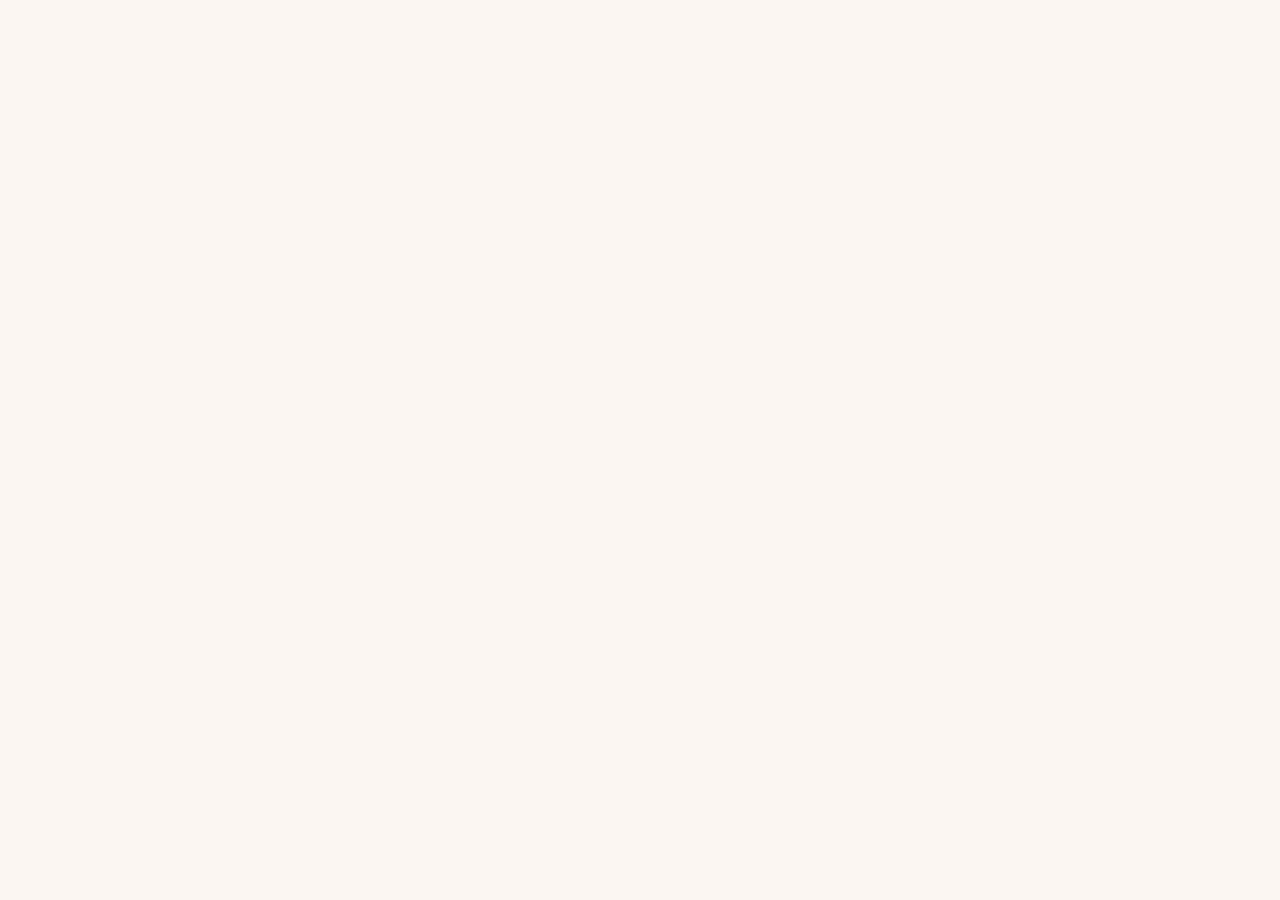
==== about.html @ ba7a15a4 "Initial project setup" ====
<!DOCTYPE html>
<html lang="en">

<head>
    <meta charset="UTF-8">
    <meta name="viewport" content="width=device-width, initial-scale=1.0">
    <link rel="preconnect" href="https://fonts.googleapis.com">
    <link rel="preconnect" href="https://fonts.gstatic.com" crossorigin>
    <link
        href="https://fonts.googleapis.com/css2?family=Libre+Baskerville:ital,wght@0,400..700;1,400..700&family=Plus+Jakarta+Sans:ital,wght@0,200..800;1,200..800&display=swap"
        rel="stylesheet">
    <link rel="stylesheet" href="css/style.css">
    <link rel="stylesheet" href="css/responsive.css">
    <title>Explore Kathmandu | Plan, Explore & Experience</title>
</head>

<body>
    <script src="js/script.js"></script>
</body>

</html>
---- css/style.css ----
:root {
    /* colors */
    --primary : #3B6D6A;
    --primary-hover: #4F8F8B;
    --secondary: #D4AF37;
    --secondary-hover: #E6C25E;
    --tertiary: #8A2E2E;
    --tertiary-hover: #A63A3A;

    --text-primary: #1C1712;
    --text-secondary: #4A4239;
    --text-tertiary: #7A7368;
    --background: #FAF7F2;
    --surface: #FFFFFF;
    --surface-hover: #EDE7DD;
    --border: #E0DBD2;
    --border-hover: #CFC7BC;


    /* fonts */
    --headings : "Libre Baskerville", serif;
    --body-text : "Plus Jakarta Sans", sans-serif;
    
}

.dark-theme {
    --text-primary: #F3F1EE;
    --text-secondary: #C8C2B8;
    --text-tertiary: #8E867A;
    --background: #1C1712;
    --surface: #251F1A;
    --surface-hover: #3A3129;
    --border: #4A4239;
    --border-hover: #6A5D4D;
}

* {
    margin: 0;
    padding: 0;
    box-sizing: border-box;
}

html {
    scroll-behavior: smooth;
}

body {
    font-family: var(--body-text);
    color: var(--text-primary);
    background-color: var(--background);
    line-height: 1.6;
    transition: background-color 0.3s, color 0.3s;
}

h1,
h2,
h3,
h4,
h5,
h6 {
    font-family: var(--headings);
    color: var(--text-primary);
}

img {
    max-width: 100%;
    height: auto;
    display: block;
}

a {
    text-decoration: none;
    color: inherit;
}

ul {
    list-style: none;
}

button{
    cursor: pointer;
    border: none;
    font: inherit;
    background: none;
}
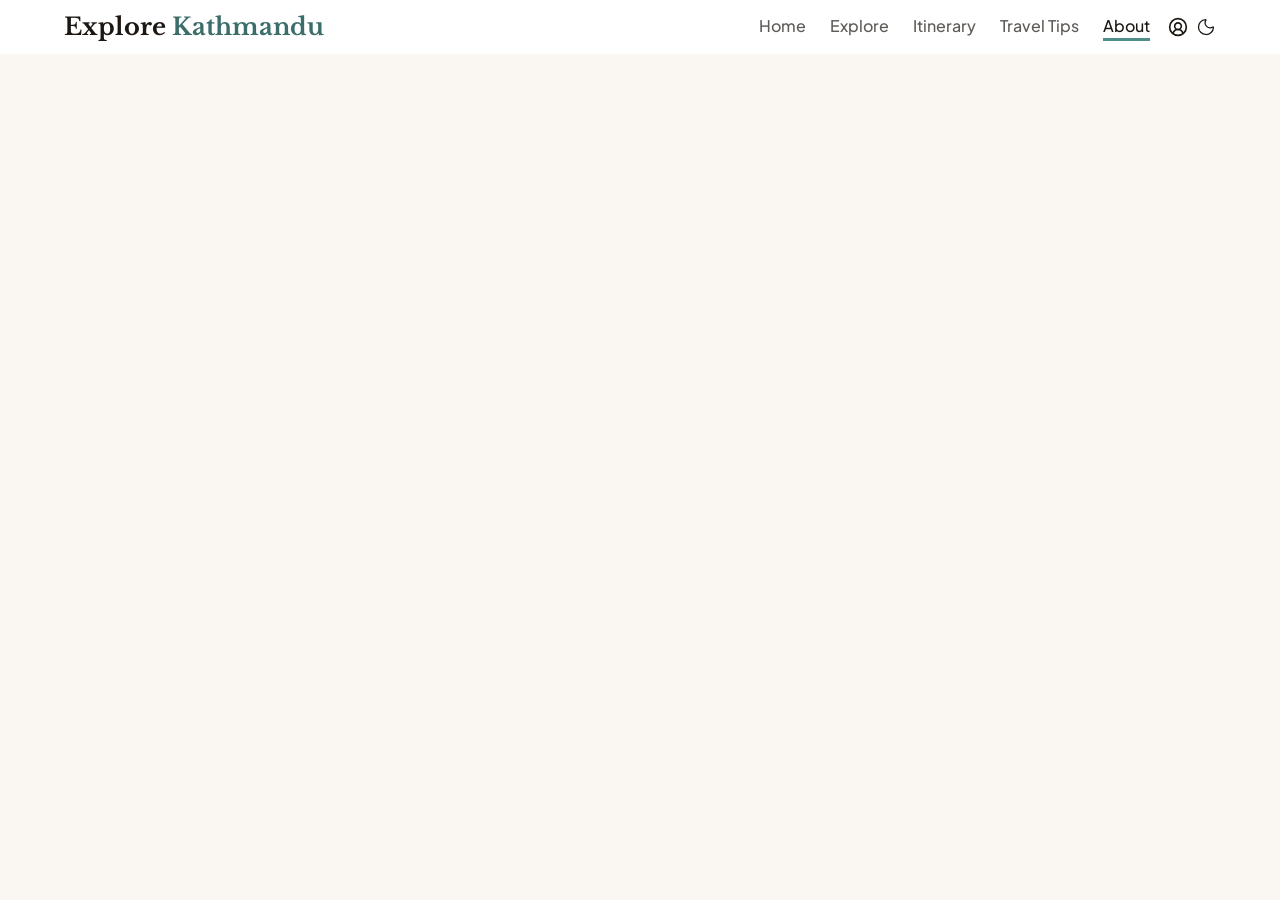
==== commit c29658c6: "Navigation bar and hero section added" ====
--- a/about.html
+++ b/about.html
@@ -15,6 +15,76 @@
 </head>
 
 <body>
+    <header>
+        <nav>
+            <div class="nav">
+                <h1 class="logo">
+                    <a href="./index.html">
+                        Explore <span>Kathmandu</span>
+                    </a>
+                </h1>
+                <div class="nav-menu-container">
+                    <div class="nav-menu">
+                        <a class="navigation-text" href="./index.html">
+                            Home
+                        </a>
+                        <a class="navigation-text" href="./explore.html">
+                            Explore
+                        </a>
+                        <a class="navigation-text" href="./itinerary.html">
+                            Itinerary
+                        </a>
+                        <a class="navigation-text" href="./guide.html">
+                            Travel Tips
+                        </a>
+                        <a class="navigation-text nav-active" href="./about.html">
+                            About
+                        </a>
+                    </div>
+                    <div class="config">
+                        <a href="" class="profile-icon">
+                            <svg xmlns="http://www.w3.org/2000/svg" width="16" height="16" viewBox="0 0 24 24"
+                                fill="none" stroke="currentColor" stroke-width="2" stroke-linecap="round"
+                                stroke-linejoin="round" class="nav-icon">
+                                <path d="M17.925 20.056a6 6 0 0 0-11.851.001" />
+                                <circle cx="12" cy="11" r="4" />
+                                <circle cx="12" cy="12" r="10" />
+                            </svg>
+                        </a>
+                        <button class="theme-toggle" aria-label="Toggle theme">
+
+                            <!-- Moon: shown in light mode -->
+                            <svg class="nav-icon moon-icon" xmlns="http://www.w3.org/2000/svg" viewBox="0 0 24 24"
+                                fill="none" stroke="currentColor" stroke-width="1.5" stroke-linecap="round"
+                                stroke-linejoin="round">
+
+                                <path
+                                    d="M20.985 12.486a9 9 0 1 1-9.473-9.472c.405-.022.617.46.402.803a6 6 0 0 0 8.268 8.268c.344-.215.825-.004.803.401" />
+                            </svg>
+
+                            <!-- Sun: shown in dark mode -->
+                            <svg class="nav-icon sun-icon" xmlns="http://www.w3.org/2000/svg" viewBox="0 0 24 24"
+                                fill="none" stroke="currentColor" stroke-width="1.5" stroke-linecap="round"
+                                stroke-linejoin="round">
+
+                                <circle cx="12" cy="12" r="4" />
+
+                                <path d="M12 2v2" />
+                                <path d="M12 20v2" />
+                                <path d="m4.93 4.93 1.41 1.41" />
+                                <path d="m17.66 17.66 1.41 1.41" />
+                                <path d="M2 12h2" />
+                                <path d="M20 12h2" />
+                                <path d="m6.34 17.66-1.41 1.41" />
+                                <path d="m19.07 4.93-1.41 1.41" />
+                            </svg>
+
+                        </button>
+                    </div>
+                </div>
+            </div>
+        </nav>
+    </header>
     <script src="js/script.js"></script>
 </body>
 
--- a/css/style.css
+++ b/css/style.css
@@ -1,6 +1,6 @@
 :root {
     /* colors */
-    --primary : #3B6D6A;
+    --primary: #3B6D6A;
     --primary-hover: #4F8F8B;
     --secondary: #D4AF37;
     --secondary-hover: #E6C25E;
@@ -18,9 +18,8 @@
 
 
     /* fonts */
-    --headings : "Libre Baskerville", serif;
-    --body-text : "Plus Jakarta Sans", sans-serif;
-    
+    --headings: "Libre Baskerville", serif;
+    --body-text: "Plus Jakarta Sans", sans-serif;
 }
 
 .dark-theme {
@@ -77,9 +76,224 @@
     list-style: none;
 }
 
-button{
+button {
     cursor: pointer;
     border: none;
     font: inherit;
     background: none;
-}+}
+
+.container {
+    width: min(90%, 1200px);
+    margin: 0 auto;
+}
+
+/* consistent font styles */
+
+.display-text {
+    font-family: var(--headings);
+    font-size: 56px;
+    line-height: 72px;
+    font-weight: 600;
+}
+
+.heading-1 {
+    font-family: var(--headings);
+    font-size: 48px;
+    line-height: 56px;
+    font-weight: 700;
+}
+
+.heading-2 {
+    font-family: var(--headings);
+    font-size: 40px;
+    line-height: 48px;
+    font-weight: 400;
+}
+
+.heading-3 {
+    font-family: var(--headings);
+    font-size: 32px;
+    line-height: 40px;
+    font-weight: 400;
+}
+
+.heading-4 {
+    font-family: var(--headings);
+    font-size: 24px;
+    line-height: 32px;
+    font-weight: 400;
+}
+
+.heading-5 {
+    font-family: var(--body-text);
+    font-size: 20px;
+    line-height: 28px;
+    font-weight: 400;
+}
+
+.body-large {
+    font-family: var(--body-text);
+    font-size: 18px;
+    line-height: 30px;
+    font-weight: 400;
+}
+
+.body {
+    font-family: var(--body-text);
+    font-size: 16px;
+    line-height: 28px;
+    font-weight: 400;
+}
+
+.body-small {
+    font-family: var(--body-text);
+    font-size: 14px;
+    line-height: 24px;
+    font-weight: 400;
+}
+
+.caption {
+    font-family: var(--body-text);
+    font-size: 12px;
+    line-height: 18px;
+    font-weight: 700;
+}
+
+.navigation-text {
+    font-family: var(--body-text);
+    font-size: 16px;
+    font-weight: 500;
+    border-bottom: 3px solid transparent;
+    opacity: 0.7;
+    transition:
+        border-color 0.3s ease,
+        opacity 0.3s ease;
+}
+
+.navigation-text:hover {
+    border-bottom-color: var(--primary-hover);
+    opacity: 1;
+}
+
+/* button styling */
+.primary-btn {
+    background-color: var(--tertiary);
+    color: white;
+    padding: 8px 32px;
+    border-radius: 24px;
+    font-size: small;
+    font-weight: 600;
+}
+
+.primary-btn:hover {
+    background-color: var(--tertiary-hover);
+    transition: all ease 0.3s;
+}
+
+.outline-btn {
+    color: var(--tertiary);
+    padding: 6px 32px;
+    border: 2px solid var(--tertiary);
+    border-radius: 24px;
+    font-size: small;
+    font-weight: 600;
+}
+
+.outline-btn:hover {
+    background-color: var(--tertiary);
+    color: white;
+    transition: all ease 0.3s;
+}
+
+/* logo styling */
+.logo {
+    color: var(--text-primary);
+}
+
+.logo a span {
+    color: var(--primary);
+}
+
+/* nav bar styling */
+nav {
+    background-color: var(--surface);
+}
+
+.nav-active {
+    opacity: 1;
+    border-bottom: 3px solid var(--primary-hover);
+}
+
+.nav {
+    padding: 8px 0px;
+    width: min(90%, 1200px);
+    margin: 0 auto;
+    display: flex;
+    flex-direction: row;
+    justify-content: space-between;
+    align-items: center;
+}
+
+.nav .nav-menu-container {
+    display: flex;
+    flex-direction: row;
+    gap: 18px;
+}
+
+.nav .nav-menu {
+    display: flex;
+    flex-direction: row;
+    gap: 24px;
+}
+
+.nav .config {
+    display: flex;
+    flex-direction: row;
+    justify-content: center;
+    align-items: center;
+    gap: 8px;
+}
+
+.theme-toggle {
+    width: 20px;
+    height: 20px;
+
+    display: flex;
+    align-items: center;
+    justify-content: center;
+
+    border: none;
+    background: none;
+    padding: 0;
+    cursor: pointer;
+}
+
+.theme-toggle:hover .nav-icon {
+    color: var(--primary-hover);
+    transform: rotate(20deg);
+}
+
+.nav-icon {
+    width: 20px;
+    height: 20px;
+    display: block;
+
+    color: var(--text-primary);
+
+    transition:
+        color 0.3s ease,
+        transform 0.3s ease;
+}
+
+.sun-icon {
+    display: none;
+}
+
+.dark-theme .moon-icon {
+    display: none;
+}
+
+.dark-theme .sun-icon {
+    display: block;
+}    
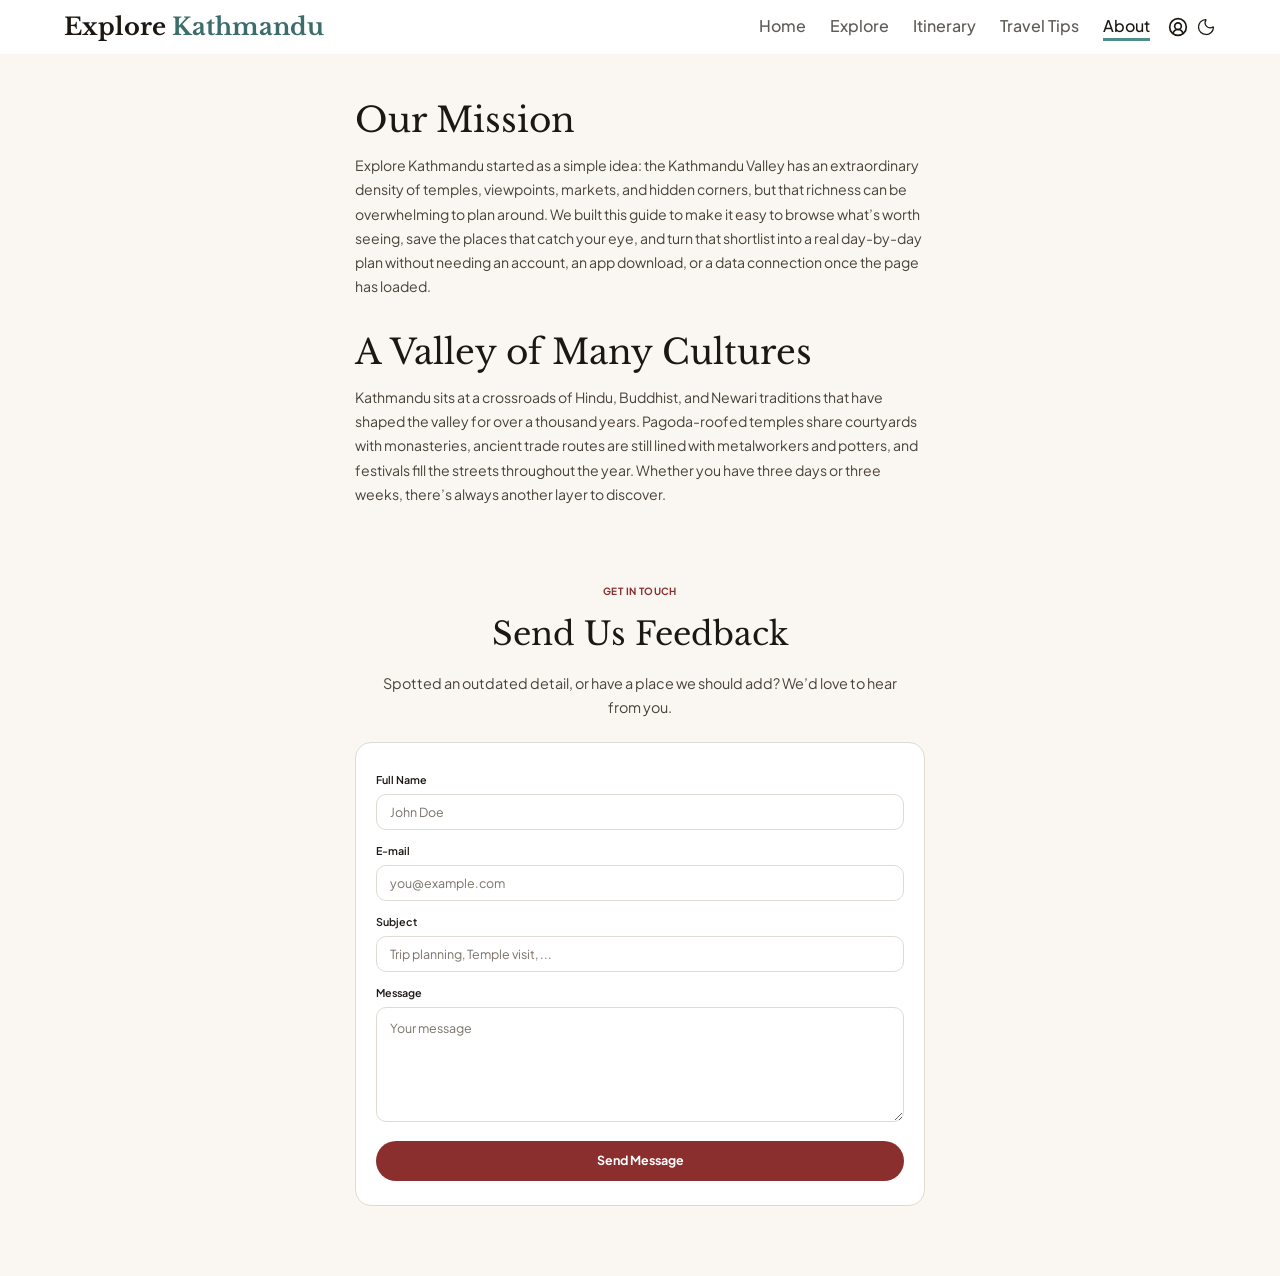
==== commit d3783c26: "about page added with form validation" ====
--- a/about.html
+++ b/about.html
@@ -12,6 +12,188 @@
     <link rel="stylesheet" href="css/style.css">
     <link rel="stylesheet" href="css/responsive.css">
     <title>Explore Kathmandu | Plan, Explore & Experience</title>
+    <style>
+        .hero {
+      padding: 56px 24px;
+      background: var(--surface-hover);
+      border-top: 1px solid var(--border);
+      border-bottom: 1px solid var(--border);
+      text-align: center;
+    }
+
+    .hero h1 {
+      color: var(--tertiary);
+      font-family: var(--headings);
+      font-size: clamp(2rem, 5vw, 2.7rem);
+      font-weight: 700;
+      line-height: 1.25;
+      margin-bottom: 18px;
+    }
+
+    .hero p {
+      max-width: 560px;
+      margin: 0 auto;
+      color: var(--text-secondary);
+      font-size: 0.95rem;
+      line-height: 1.65;
+    }
+
+    .about-content {
+      width: min(100% - 40px, 570px);
+      margin: 0 auto;
+      padding: 44px 0 78px;
+    }
+
+    .about-block + .about-block {
+      margin-top: 32px;
+    }
+
+    .about-block h2 {
+      color: var(--text-primary);
+      font-family: var(--headings);
+      font-size: clamp(1.65rem, 4vw, 2.15rem);
+      font-weight: 400;
+      line-height: 1.3;
+      margin-bottom: 10px;
+    }
+
+    .about-block p {
+      color: var(--text-secondary);
+      font-size: 0.88rem;
+      line-height: 1.72;
+    }
+
+    .feedback-section {
+      width: min(100% - 40px, 570px);
+      margin: 0 auto;
+      padding-bottom: 70px;
+      text-align: center;
+    }
+
+    .eyebrow {
+      display: block;
+      margin-bottom: 9px;
+      color: var(--tertiary);
+      font-size: 0.62rem;
+      font-weight: 700;
+      letter-spacing: 0.4px;
+      text-transform: uppercase;
+    }
+
+    .feedback-section h2 {
+      color: var(--text-primary);
+      font-family: var(--headings);
+      font-size: clamp(1.55rem, 4vw, 2rem);
+      font-weight: 400;
+      margin-bottom: 12px;
+    }
+
+    .feedback-section > p {
+      max-width: 520px;
+      margin: 0 auto 22px;
+      color: var(--text-secondary);
+      font-size: 0.9rem;
+      line-height: 1.65;
+    }
+
+    .feedback-form {
+      padding: 28px 20px 24px;
+      background: var(--surface);
+      border: 1px solid var(--border);
+      border-radius: 16px;
+      text-align: left;
+    }
+
+    .form-group {
+      margin-bottom: 12px;
+    }
+
+    .form-group label {
+      display: block;
+      margin-bottom: 6px;
+      color: var(--text-primary);
+      font-size: 0.67rem;
+      font-weight: 600;
+    }
+
+    .form-group input,
+    .form-group textarea {
+      width: 100%;
+      border: 1px solid var(--border);
+      border-radius: 10px;
+      outline: none;
+      background: var(--surface);
+      color: var(--text-primary);
+      font-family: var(--body-text);
+      font-size: 0.78rem;
+      transition: border-color 0.2s ease, background-color 0.2s ease;
+    }
+
+    .form-group input {
+      height: 36px;
+      padding: 0 13px;
+    }
+
+    .form-group textarea {
+      min-height: 115px;
+      padding: 12px 13px;
+      resize: vertical;
+    }
+
+    .form-group input::placeholder,
+    .form-group textarea::placeholder {
+      color: var(--text-tertiary);
+    }
+
+    .form-group input:focus,
+    .form-group textarea:focus {
+      border-color: var(--primary);
+      background: var(--surface-hover);
+    }
+
+    .submit-button {
+      width: 100%;
+      min-height: 40px;
+      border: none;
+      border-radius: 999px;
+      background: var(--tertiary);
+      color: var(--surface);
+      cursor: pointer;
+      font-family: var(--body-text);
+      font-size: 0.78rem;
+      font-weight: 700;
+      transition: background-color 0.2s ease, transform 0.2s ease;
+    }
+
+    .submit-button:hover {
+      background: var(--tertiary-hover);
+      transform: translateY(-1px);
+    }
+
+    .submit-button:focus-visible {
+      outline: 2px solid var(--primary);
+      outline-offset: 3px;
+    }
+
+    @media (max-width: 600px) {
+      .hero {
+        padding: 46px 20px;
+      }
+
+      .about-content {
+        padding-top: 38px;
+        padding-bottom: 60px;
+      }
+
+      .feedback-section {
+        padding-bottom: 52px;
+      }
+
+      .feedback-form {
+        padding: 22px 16px 18px;
+      }
+    }
+    </style>
 </head>
 
 <body>
@@ -85,6 +267,68 @@
             </div>
         </nav>
     </header>
+    <main>
+    <section class="about-content">
+      <article class="about-block">
+        <h2>Our Mission</h2>
+        <p>
+          Explore Kathmandu started as a simple idea: the Kathmandu Valley has an
+          extraordinary density of temples, viewpoints, markets, and hidden
+          corners, but that richness can be overwhelming to plan around. We built
+          this guide to make it easy to browse what’s worth seeing, save the
+          places that catch your eye, and turn that shortlist into a real
+          day-by-day plan without needing an account, an app download, or a data
+          connection once the page has loaded.
+        </p>
+      </article>
+
+      <article class="about-block">
+        <h2>A Valley of Many Cultures</h2>
+        <p>
+          Kathmandu sits at a crossroads of Hindu, Buddhist, and Newari
+          traditions that have shaped the valley for over a thousand years.
+          Pagoda-roofed temples share courtyards with monasteries, ancient trade
+          routes are still lined with metalworkers and potters, and festivals fill
+          the streets throughout the year. Whether you have three days or three
+          weeks, there’s always another layer to discover.
+        </p>
+      </article>
+    </section>
+
+    <section class="feedback-section">
+      <span class="eyebrow">Get in touch</span>
+      <h2>Send Us Feedback</h2>
+      <p>
+        Spotted an outdated detail, or have a place we should add? We’d love to
+        hear from you.
+      </p>
+
+      <form class="feedback-form">
+        <div class="form-group">
+          <label for="name">Full Name</label>
+          <input id="name" type="text" placeholder="John Doe">
+        </div>
+
+        <div class="form-group">
+          <label for="email">E-mail</label>
+          <input id="email" type="email" placeholder="you@example.com">
+        </div>
+
+        <div class="form-group">
+          <label for="subject">Subject</label>
+          <input id="subject" type="text" placeholder="Trip planning, Temple visit, ...">
+        </div>
+
+        <div class="form-group">
+          <label for="message">Message</label>
+          <textarea id="message" placeholder="Your message"></textarea>
+        </div>
+
+        <button class="submit-button" type="submit">Send Message</button>
+      </form>
+    </section>
+  </main>
+
     <script src="js/script.js"></script>
 </body>
 
--- a/css/style.css
+++ b/css/style.css
@@ -6,6 +6,7 @@
     --secondary-hover: #E6C25E;
     --tertiary: #8A2E2E;
     --tertiary-hover: #A63A3A;
+    --footer-bg: #161513;
 
     --text-primary: #1C1712;
     --text-secondary: #4A4239;
@@ -31,6 +32,7 @@
     --surface-hover: #3A3129;
     --border: #4A4239;
     --border-hover: #6A5D4D;
+    --footer-bg: #161513;
 }
 
 * {
@@ -126,7 +128,7 @@
 }
 
 .heading-5 {
-    font-family: var(--body-text);
+    font-family: var(--headings);
     font-size: 20px;
     line-height: 28px;
     font-weight: 400;
@@ -158,6 +160,12 @@
     font-size: 12px;
     line-height: 18px;
     font-weight: 700;
+}
+
+.category-text {
+    font-family: var(--body-text);
+    font-size: 12px;
+    font-weight: 400;
 }
 
 .navigation-text {
@@ -172,6 +180,24 @@
 }
 
 .navigation-text:hover {
+    border-bottom-color: var(--primary-hover);
+    opacity: 1;
+}
+
+.footer-navigation-text {
+    color: #C8C2B8;
+    width: fit-content;
+    font-family: var(--body-text);
+    font-size: 14px;
+    font-weight: 300;
+    border-bottom: 2px solid transparent;
+    opacity: 0.7;
+    transition:
+        border-color 0.3s ease,
+        opacity 0.3s ease;
+}
+
+.footer-navigation-text:hover {
     border-bottom-color: var(--primary-hover);
     opacity: 1;
 }
@@ -206,6 +232,20 @@
     transition: all ease 0.3s;
 }
 
+.secondary-btn {
+    background-color: var(--primary);
+    color: white;
+    padding: 8px 32px;
+    border-radius: 24px;
+    font-size: small;
+    font-weight: 600;
+}
+
+.secondary-btn:hover {
+    background-color: var(--primary-hover);
+    transition: all ease 0.3s;
+}
+
 /* logo styling */
 .logo {
     color: var(--text-primary);
@@ -296,4 +336,329 @@
 
 .dark-theme .sun-icon {
     display: block;
-}    +}
+
+/* title styling */
+
+.title-container {
+    max-width: 560px;
+    margin: 0 auto;
+    display: flex;
+    flex-direction: column;
+    align-items: center;
+    justify-content: center;
+}
+
+.title-container .title-top {
+    color: var(--tertiary);
+}
+
+.title-container .title-main {
+    color: var(--text-primary);
+}
+
+.title-container .title-description {
+    text-align: center;
+    color: var(--text-secondary);
+}
+
+
+/* destinaton card styling */
+
+.destination-card {
+    display: flex;
+    flex-direction: column;
+    width: 100%;
+    max-width: 388px;
+    background: var(--surface);
+    border: 1px solid var(--border);
+    border-radius: 24px;
+    overflow: hidden;
+    box-sizing: border-box;
+    box-shadow: 0px 2px 24px rgba(0, 0, 0, 0.08);
+    transition: box-shadow ease-in 0.3s;
+}
+
+.destination-card:hover {
+    box-shadow: 0px 2px 24px rgba(0, 0, 0, 0.18);
+}
+
+.destination-img img {
+    transition: transform 0.6s ease-in-out;
+}
+
+.destination-card:hover .destination-img img {
+    transform: scale(1.2);
+}
+
+.destination-img {
+    position: relative;
+    width: 100%;
+    height: 240px;
+    overflow: hidden;
+}
+
+.destination-img img {
+    width: 100%;
+    height: 100%;
+    display: block;
+    object-fit: cover;
+}
+
+.destination-settings {
+    position: absolute;
+    top: 16px;
+    left: 20px;
+    right: 20px;
+    display: flex;
+    justify-content: space-between;
+    align-items: center;
+}
+
+/* Category */
+
+.destination-category {
+    min-width: 120px;
+    min-height: 30px;
+    padding: 2px 16px;
+    display: flex;
+    align-items: center;
+    justify-content: center;
+    background: var(--surface-hover);
+    color: var(--text-secondary);
+    border: 1px solid var(--text-tertiary);
+    border-radius: 16px;
+}
+
+/* Favorite */
+
+.add-to-favorites {
+    width: 32px;
+    height: 32px;
+    display: flex;
+    align-items: center;
+    justify-content: center;
+    background: var(--surface);
+    border-radius: 50%;
+    color: var(--text-secondary);
+    cursor: pointer;
+}
+
+.add-to-favorites:hover {
+    background-color: var(--tertiary-hover);
+    color: #FFFFFF;
+}
+
+/* Destination Details   */
+
+.destination-details {
+    padding: 16px 24px 20px;
+    display: flex;
+    flex-direction: column;
+    flex: 1;
+}
+
+/* Location */
+
+.destination-location {
+    color: var(--text-tertiary);
+}
+
+/* Rating */
+
+.destination-ratings {
+    color: var(--secondary-hover);
+}
+
+/* Destination Name */
+
+.destination-name {
+    margin-bottom: 4px;
+    color: var(--text-primary);
+}
+
+/* Description */
+
+.destination-description {
+    min-height: 26px;
+    margin-bottom: 22px;
+    color: var(--text-secondary);
+}
+
+.view-details {
+    margin-top: auto;
+}
+
+.view-details-btn {
+    width: 100%;
+}
+
+
+/* footer styling */
+footer {
+    background-color: var(--footer-bg);
+}
+
+.footer {
+    display: flex;
+    flex-direction: column;
+}
+
+.footer-main {
+    padding: 48px 0px 36px;
+    display: flex;
+    flex-direction: row;
+    justify-content: space-between;
+    flex-wrap: wrap;
+    border-bottom: 1px solid #4A4239;
+}
+
+.footer-title {
+    color: #ffffff;
+}
+
+.footer-main .footer-content {
+    display: flex;
+    flex-direction: column;
+    max-width: 25%;
+}
+
+.footer-logo {
+    color: #ffffff;
+}
+
+.footer-logo a span {
+    color: var(--primary);
+}
+
+.footer-description {
+    color: #C8C2B8;
+}
+
+.footer-main .footer-quick-links,
+.footer-main .footer-guides {
+    display: flex;
+    flex-direction: column;
+    gap: 12px;
+}
+
+.footer-contact {
+    display: flex;
+    flex-direction: column;
+}
+
+.footer-contact .footer-contact-details {
+    color: #C8C2B8;
+}
+
+.footer-bottom {
+    padding: 12px 0px;
+    display: flex;
+    flex-direction: row;
+    justify-content: space-between;
+}
+
+.footer-bottom-text {
+    font-family: var(--body-text);
+    font-size: 12px;
+    line-height: 18px;
+    font-weight: 400;
+    color: #8E867A;
+}
+
+/* destination details styling */
+.cover-image-section {
+    padding: 36px 0px;
+}
+
+.cover-image-container {
+    position: relative;
+    border-radius: 20px;
+}
+
+.cover-details {
+    position: absolute;
+    bottom: 24px;
+    left: 24px;
+}
+
+.cover-image {
+    width: 100%;
+    height: 400px;
+    filter: blur(1.6px);
+    border-radius: inherit;
+    object-fit: cover;
+    object-position: center 10%;
+}
+
+.cover-category {
+    color: var(--secondary-hover);
+    font-family: var(--body-text);
+    font-size: 20px;
+    line-height: 24px;
+    font-weight: 600;
+}
+
+.cover-name {
+    color: #ffffff;
+}
+
+.destination-details-section {
+    padding: 0px 0px 48px 0px;
+}
+
+.destination-details-container {
+    display: grid;
+    grid-template-columns: 2fr 1fr;
+    gap: 64px;
+    align-items: start;
+}
+
+.destination-details-content {
+    display: flex;
+    flex-direction: column;
+    gap: 24px;
+}
+
+.overview-content {
+    text-align: justify;
+    color: var(--text-secondary);
+}
+
+.destination-overview-details {
+    display: grid;
+    grid-template-columns: 1fr 1fr;
+    grid-template-rows: 1fr 1fr;
+    gap: 16px;
+}
+
+.destination-details-card {
+    display: flex;
+    flex-direction: column;
+    background-color: var(--surface);
+    padding: 16px;
+    border: 1px solid var(--border);
+    border-radius: 16px;
+}
+
+.destination-detials-title {
+    color: var(--tertiary-hover);
+}
+
+.destination-action-card {
+    display: flex;
+    flex-direction: column;
+    gap: 8px;
+    background-color: var(--surface);
+    padding: 24px;
+    border: 1px solid var(--border);
+    border-radius: 16px;
+}
+
+.destination-entry-details {
+    color: var(--tertiary);
+}
+
+.destination-details-ratings {
+    color: var(--secondary-hover);
+}
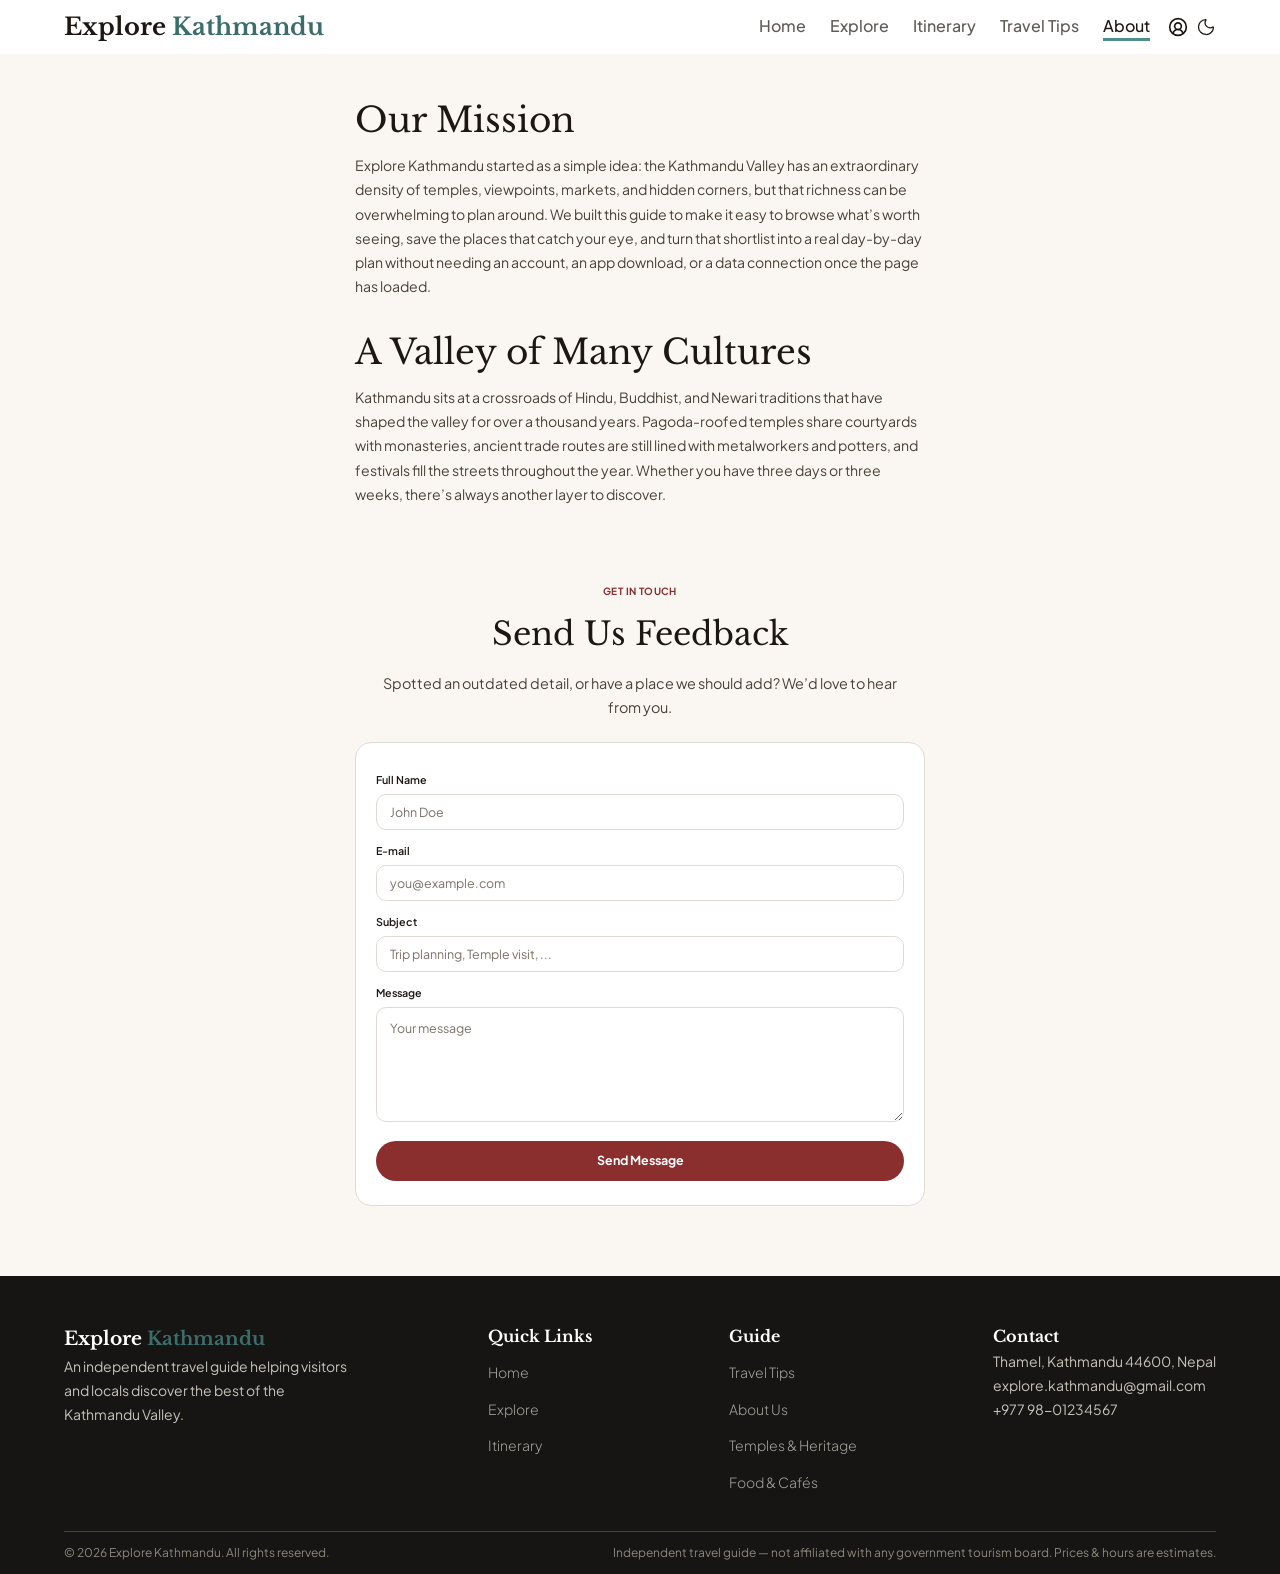
==== commit ebbda42d: "small changes; footer nav color error handled, footer added to about, itinerary & guide pages" ====
--- a/about.html
+++ b/about.html
@@ -224,7 +224,7 @@
                         </a>
                     </div>
                     <div class="config">
-                        <a href="" class="profile-icon">
+                        <a href="./profile.html" class="profile-icon">
                             <svg xmlns="http://www.w3.org/2000/svg" width="16" height="16" viewBox="0 0 24 24"
                                 fill="none" stroke="currentColor" stroke-width="2" stroke-linecap="round"
                                 stroke-linejoin="round" class="nav-icon">
@@ -327,6 +327,45 @@
         <button class="submit-button" type="submit">Send Message</button>
       </form>
     </section>
+    <footer>
+        <div class="footer container">
+            <div class="footer-main">
+                <div class="footer-content">
+                    <h3 class="footer-logo">
+                        <a href="./index.html">
+                            Explore <span>Kathmandu</span>
+                        </a>
+                    </h3>
+                    <p class="footer-description body-small">An independent travel guide helping visitors and locals
+                        discover the best of the Kathmandu Valley.</p>
+                </div>
+                <div class="footer-quick-links">
+                    <h4 class="footer-title">Quick Links</h4>
+                    <a class="footer-navigation-text" href="./index.html">Home</a>
+                    <a class="footer-navigation-text" href="./explore.html">Explore</a>
+                    <a class="footer-navigation-text" href="./itinerary.html">Itinerary</a>
+                </div>
+                <div class="footer-guides">
+                    <h4 class="footer-title">Guide</h4>
+                    <a class="footer-navigation-text" href="./guide.html">Travel Tips</a>
+                    <a class="footer-navigation-text" href="./about.html    ">About Us</a>
+                    <a class="footer-navigation-text" href="">Temples & Heritage</a>
+                    <a class="footer-navigation-text" href="">Food & Cafés</a>
+                </div>
+                <div class="footer-contact">
+                    <h4 class="footer-title">Contact</h4>
+                    <p class="footer-contact-details body-small">Thamel, Kathmandu 44600, Nepal</p>
+                    <p class="footer-contact-details body-small">explore.kathmandu@gmail.com</p>
+                    <p class="footer-contact-details body-small">+977 98-01234567</p>
+                </div>
+            </div>
+            <div class="footer-bottom">
+                <p class="footer-bottom-text caption">&copy; 2026 Explore Kathmandu. All rights reserved.</p>
+                <p class="footer-bottom-text caption">Independent travel guide — not affiliated with any government
+                    tourism board. Prices & hours are estimates.</p>
+            </div>
+        </div>
+    </footer>
   </main>
 
     <script src="js/script.js"></script>
--- a/css/style.css
+++ b/css/style.css
@@ -185,7 +185,7 @@
 }
 
 .footer-navigation-text {
-    color: #C8C2B8;
+    color: #E0DBD2;
     width: fit-content;
     font-family: var(--body-text);
     font-size: 14px;
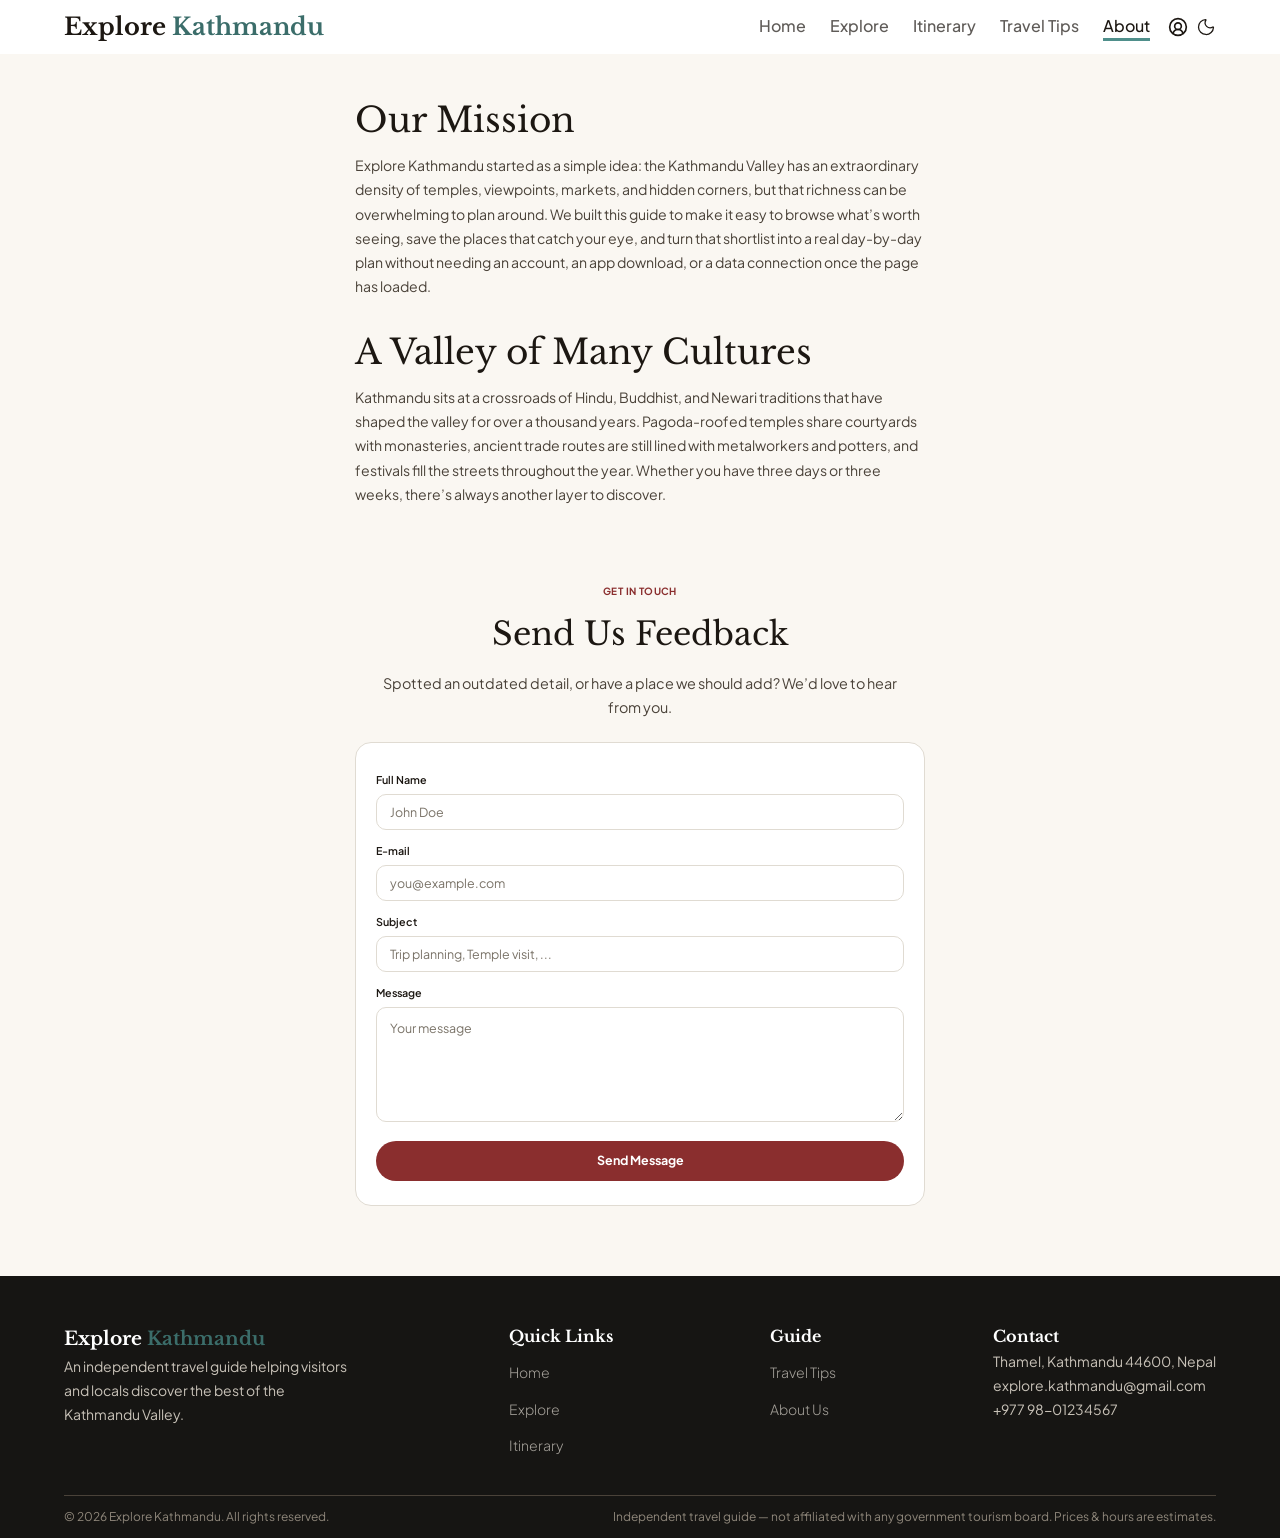
==== commit 17f74cd6: "Final update of the project." ====
--- a/about.html
+++ b/about.html
@@ -2,18 +2,18 @@
 <html lang="en">
 
 <head>
-    <meta charset="UTF-8">
-    <meta name="viewport" content="width=device-width, initial-scale=1.0">
-    <link rel="preconnect" href="https://fonts.googleapis.com">
-    <link rel="preconnect" href="https://fonts.gstatic.com" crossorigin>
-    <link
-        href="https://fonts.googleapis.com/css2?family=Libre+Baskerville:ital,wght@0,400..700;1,400..700&family=Plus+Jakarta+Sans:ital,wght@0,200..800;1,200..800&display=swap"
-        rel="stylesheet">
-    <link rel="stylesheet" href="css/style.css">
-    <link rel="stylesheet" href="css/responsive.css">
-    <title>Explore Kathmandu | Plan, Explore & Experience</title>
-    <style>
-        .hero {
+  <meta charset="UTF-8">
+  <meta name="viewport" content="width=device-width, initial-scale=1.0">
+  <link rel="preconnect" href="https://fonts.googleapis.com">
+  <link rel="preconnect" href="https://fonts.gstatic.com" crossorigin>
+  <link
+    href="https://fonts.googleapis.com/css2?family=Libre+Baskerville:ital,wght@0,400..700;1,400..700&family=Plus+Jakarta+Sans:ital,wght@0,200..800;1,200..800&display=swap"
+    rel="stylesheet">
+  <link rel="stylesheet" href="css/style.css">
+  <link rel="stylesheet" href="css/responsive.css">
+  <title>Explore Kathmandu | Plan, Explore & Experience</title>
+  <style>
+    .hero {
       padding: 56px 24px;
       background: var(--surface-hover);
       border-top: 1px solid var(--border);
@@ -44,7 +44,7 @@
       padding: 44px 0 78px;
     }
 
-    .about-block + .about-block {
+    .about-block+.about-block {
       margin-top: 32px;
     }
 
@@ -88,7 +88,7 @@
       margin-bottom: 12px;
     }
 
-    .feedback-section > p {
+    .feedback-section>p {
       max-width: 520px;
       margin: 0 auto 22px;
       color: var(--text-secondary);
@@ -193,81 +193,78 @@
         padding: 22px 16px 18px;
       }
     }
-    </style>
+  </style>
 </head>
 
 <body>
-    <header>
-        <nav>
-            <div class="nav">
-                <h1 class="logo">
-                    <a href="./index.html">
-                        Explore <span>Kathmandu</span>
-                    </a>
-                </h1>
-                <div class="nav-menu-container">
-                    <div class="nav-menu">
-                        <a class="navigation-text" href="./index.html">
-                            Home
-                        </a>
-                        <a class="navigation-text" href="./explore.html">
-                            Explore
-                        </a>
-                        <a class="navigation-text" href="./itinerary.html">
-                            Itinerary
-                        </a>
-                        <a class="navigation-text" href="./guide.html">
-                            Travel Tips
-                        </a>
-                        <a class="navigation-text nav-active" href="./about.html">
-                            About
-                        </a>
-                    </div>
-                    <div class="config">
-                        <a href="./profile.html" class="profile-icon">
-                            <svg xmlns="http://www.w3.org/2000/svg" width="16" height="16" viewBox="0 0 24 24"
-                                fill="none" stroke="currentColor" stroke-width="2" stroke-linecap="round"
-                                stroke-linejoin="round" class="nav-icon">
-                                <path d="M17.925 20.056a6 6 0 0 0-11.851.001" />
-                                <circle cx="12" cy="11" r="4" />
-                                <circle cx="12" cy="12" r="10" />
-                            </svg>
-                        </a>
-                        <button class="theme-toggle" aria-label="Toggle theme">
-
-                            <!-- Moon: shown in light mode -->
-                            <svg class="nav-icon moon-icon" xmlns="http://www.w3.org/2000/svg" viewBox="0 0 24 24"
-                                fill="none" stroke="currentColor" stroke-width="1.5" stroke-linecap="round"
-                                stroke-linejoin="round">
-
-                                <path
-                                    d="M20.985 12.486a9 9 0 1 1-9.473-9.472c.405-.022.617.46.402.803a6 6 0 0 0 8.268 8.268c.344-.215.825-.004.803.401" />
-                            </svg>
-
-                            <!-- Sun: shown in dark mode -->
-                            <svg class="nav-icon sun-icon" xmlns="http://www.w3.org/2000/svg" viewBox="0 0 24 24"
-                                fill="none" stroke="currentColor" stroke-width="1.5" stroke-linecap="round"
-                                stroke-linejoin="round">
-
-                                <circle cx="12" cy="12" r="4" />
-
-                                <path d="M12 2v2" />
-                                <path d="M12 20v2" />
-                                <path d="m4.93 4.93 1.41 1.41" />
-                                <path d="m17.66 17.66 1.41 1.41" />
-                                <path d="M2 12h2" />
-                                <path d="M20 12h2" />
-                                <path d="m6.34 17.66-1.41 1.41" />
-                                <path d="m19.07 4.93-1.41 1.41" />
-                            </svg>
-
-                        </button>
-                    </div>
-                </div>
-            </div>
-        </nav>
-    </header>
-    <main>
+  <header>
+    <nav>
+      <div class="nav">
+        <h1 class="logo">
+          <a href="./index.html">
+            Explore <span>Kathmandu</span>
+          </a>
+        </h1>
+        <div class="nav-menu-container">
+          <div class="nav-menu">
+            <a class="navigation-text" href="./index.html">
+              Home
+            </a>
+            <a class="navigation-text" href="./explore.html">
+              Explore
+            </a>
+            <a class="navigation-text" href="./itinerary.html">
+              Itinerary
+            </a>
+            <a class="navigation-text" href="./guide.html">
+              Travel Tips
+            </a>
+            <a class="navigation-text nav-active" href="./about.html">
+              About
+            </a>
+          </div>
+          <div class="config">
+            <a href="./profile.html" class="profile-icon">
+              <svg xmlns="http://www.w3.org/2000/svg" width="16" height="16" viewBox="0 0 24 24" fill="none"
+                stroke="currentColor" stroke-width="2" stroke-linecap="round" stroke-linejoin="round" class="nav-icon">
+                <path d="M17.925 20.056a6 6 0 0 0-11.851.001" />
+                <circle cx="12" cy="11" r="4" />
+                <circle cx="12" cy="12" r="10" />
+              </svg>
+            </a>
+            <button class="theme-toggle" aria-label="Toggle theme">
+
+              <!-- Moon: shown in light mode -->
+              <svg class="nav-icon moon-icon" xmlns="http://www.w3.org/2000/svg" viewBox="0 0 24 24" fill="none"
+                stroke="currentColor" stroke-width="1.5" stroke-linecap="round" stroke-linejoin="round">
+
+                <path
+                  d="M20.985 12.486a9 9 0 1 1-9.473-9.472c.405-.022.617.46.402.803a6 6 0 0 0 8.268 8.268c.344-.215.825-.004.803.401" />
+              </svg>
+
+              <!-- Sun: shown in dark mode -->
+              <svg class="nav-icon sun-icon" xmlns="http://www.w3.org/2000/svg" viewBox="0 0 24 24" fill="none"
+                stroke="currentColor" stroke-width="1.5" stroke-linecap="round" stroke-linejoin="round">
+
+                <circle cx="12" cy="12" r="4" />
+
+                <path d="M12 2v2" />
+                <path d="M12 20v2" />
+                <path d="m4.93 4.93 1.41 1.41" />
+                <path d="m17.66 17.66 1.41 1.41" />
+                <path d="M2 12h2" />
+                <path d="M20 12h2" />
+                <path d="m6.34 17.66-1.41 1.41" />
+                <path d="m19.07 4.93-1.41 1.41" />
+              </svg>
+
+            </button>
+          </div>
+        </div>
+      </div>
+    </nav>
+  </header>
+  <main>
     <section class="about-content">
       <article class="about-block">
         <h2>Our Mission</h2>
@@ -328,47 +325,103 @@
       </form>
     </section>
     <footer>
-        <div class="footer container">
-            <div class="footer-main">
-                <div class="footer-content">
-                    <h3 class="footer-logo">
-                        <a href="./index.html">
-                            Explore <span>Kathmandu</span>
-                        </a>
-                    </h3>
-                    <p class="footer-description body-small">An independent travel guide helping visitors and locals
-                        discover the best of the Kathmandu Valley.</p>
-                </div>
-                <div class="footer-quick-links">
-                    <h4 class="footer-title">Quick Links</h4>
-                    <a class="footer-navigation-text" href="./index.html">Home</a>
-                    <a class="footer-navigation-text" href="./explore.html">Explore</a>
-                    <a class="footer-navigation-text" href="./itinerary.html">Itinerary</a>
-                </div>
-                <div class="footer-guides">
-                    <h4 class="footer-title">Guide</h4>
-                    <a class="footer-navigation-text" href="./guide.html">Travel Tips</a>
-                    <a class="footer-navigation-text" href="./about.html    ">About Us</a>
-                    <a class="footer-navigation-text" href="">Temples & Heritage</a>
-                    <a class="footer-navigation-text" href="">Food & Cafés</a>
-                </div>
-                <div class="footer-contact">
-                    <h4 class="footer-title">Contact</h4>
-                    <p class="footer-contact-details body-small">Thamel, Kathmandu 44600, Nepal</p>
-                    <p class="footer-contact-details body-small">explore.kathmandu@gmail.com</p>
-                    <p class="footer-contact-details body-small">+977 98-01234567</p>
-                </div>
-            </div>
-            <div class="footer-bottom">
-                <p class="footer-bottom-text caption">&copy; 2026 Explore Kathmandu. All rights reserved.</p>
-                <p class="footer-bottom-text caption">Independent travel guide — not affiliated with any government
-                    tourism board. Prices & hours are estimates.</p>
-            </div>
-        </div>
+      <div class="footer container">
+        <div class="footer-main">
+          <div class="footer-content">
+            <h3 class="footer-logo">
+              <a href="./index.html">
+                Explore <span>Kathmandu</span>
+              </a>
+            </h3>
+            <p class="footer-description body-small">An independent travel guide helping visitors and locals
+              discover the best of the Kathmandu Valley.</p>
+          </div>
+          <div class="footer-quick-links">
+            <h4 class="footer-title">Quick Links</h4>
+            <a class="footer-navigation-text" href="./index.html">Home</a>
+            <a class="footer-navigation-text" href="./explore.html">Explore</a>
+            <a class="footer-navigation-text" href="./itinerary.html">Itinerary</a>
+          </div>
+          <div class="footer-guides">
+            <h4 class="footer-title">Guide</h4>
+            <a class="footer-navigation-text" href="./guide.html">Travel Tips</a>
+            <a class="footer-navigation-text" href="./about.html">About Us</a>
+          </div>
+          <div class="footer-contact">
+            <h4 class="footer-title">Contact</h4>
+            <p class="footer-contact-details body-small">Thamel, Kathmandu 44600, Nepal</p>
+            <p class="footer-contact-details body-small">explore.kathmandu@gmail.com</p>
+            <p class="footer-contact-details body-small">+977 98-01234567</p>
+          </div>
+        </div>
+        <div class="footer-bottom">
+          <p class="footer-bottom-text caption">&copy; 2026 Explore Kathmandu. All rights reserved.</p>
+          <p class="footer-bottom-text caption">Independent travel guide — not affiliated with any government
+            tourism board. Prices & hours are estimates.</p>
+        </div>
+      </div>
     </footer>
   </main>
 
-    <script src="js/script.js"></script>
+  <script>
+    const feedbackForm = document.querySelector(".feedback-form");
+
+    if (feedbackForm) {
+      feedbackForm.addEventListener("submit", function (e) {
+        e.preventDefault();
+
+        const name = document.getElementById("name").value.trim();
+        const email = document.getElementById("email").value.trim();
+        const subject = document.getElementById("subject").value.trim();
+        const message = document.getElementById("message").value.trim();
+
+        // Validation
+        if (!name) {
+          alert("Please enter your full name.");
+          document.getElementById("name").focus();
+          return;
+        }
+
+        if (!email) {
+          alert("Please enter your email address.");
+          document.getElementById("email").focus();
+          return;
+        }
+
+        // Simple email check
+        if (!email.includes("@") || !email.includes(".")) {
+          alert("Please enter a valid email address.");
+          document.getElementById("email").focus();
+          return;
+        }
+
+        if (!subject) {
+          alert("Please enter a subject.");
+          document.getElementById("subject").focus();
+          return;
+        }
+
+        if (!message) {
+          alert("Please write your message.");
+          document.getElementById("message").focus();
+          return;
+        }
+
+        if (message.length < 10) {
+          alert("Please write a longer message (at least 10 characters).");
+          document.getElementById("message").focus();
+          return;
+        }
+
+        // Success
+        alert("Thank you, " + name + "! Your message has been sent. We’ll get back to you soon.");
+
+        // Clear the form
+        feedbackForm.reset();
+      });
+    }
+  </script>
+  <script src="js/script.js"></script>
 </body>
 
 </html>
--- a/css/style.css
+++ b/css/style.css
@@ -661,4 +661,9 @@
 
 .destination-details-ratings {
     color: var(--secondary-hover);
+}
+
+.add-to-favorites.is-favourited {
+    background-color: var(--tertiary);
+    color: #ffffff;
 }
